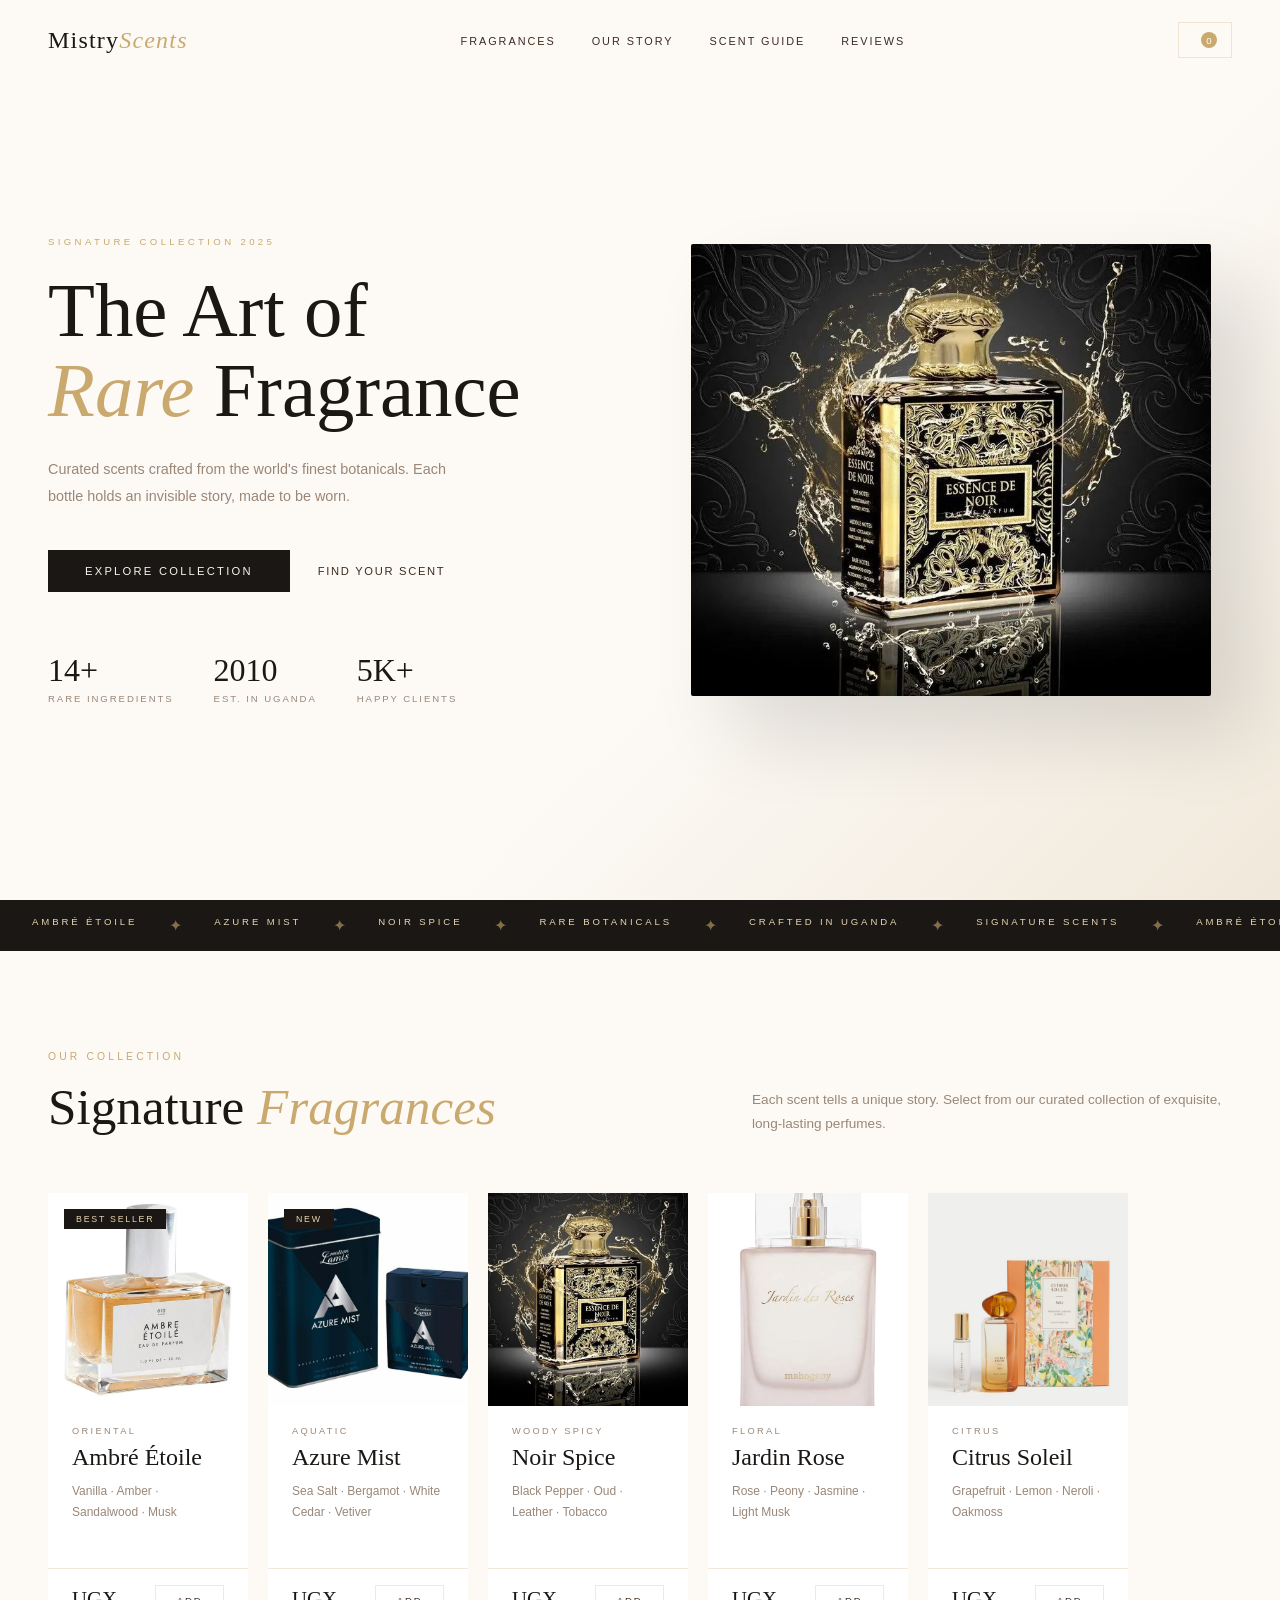
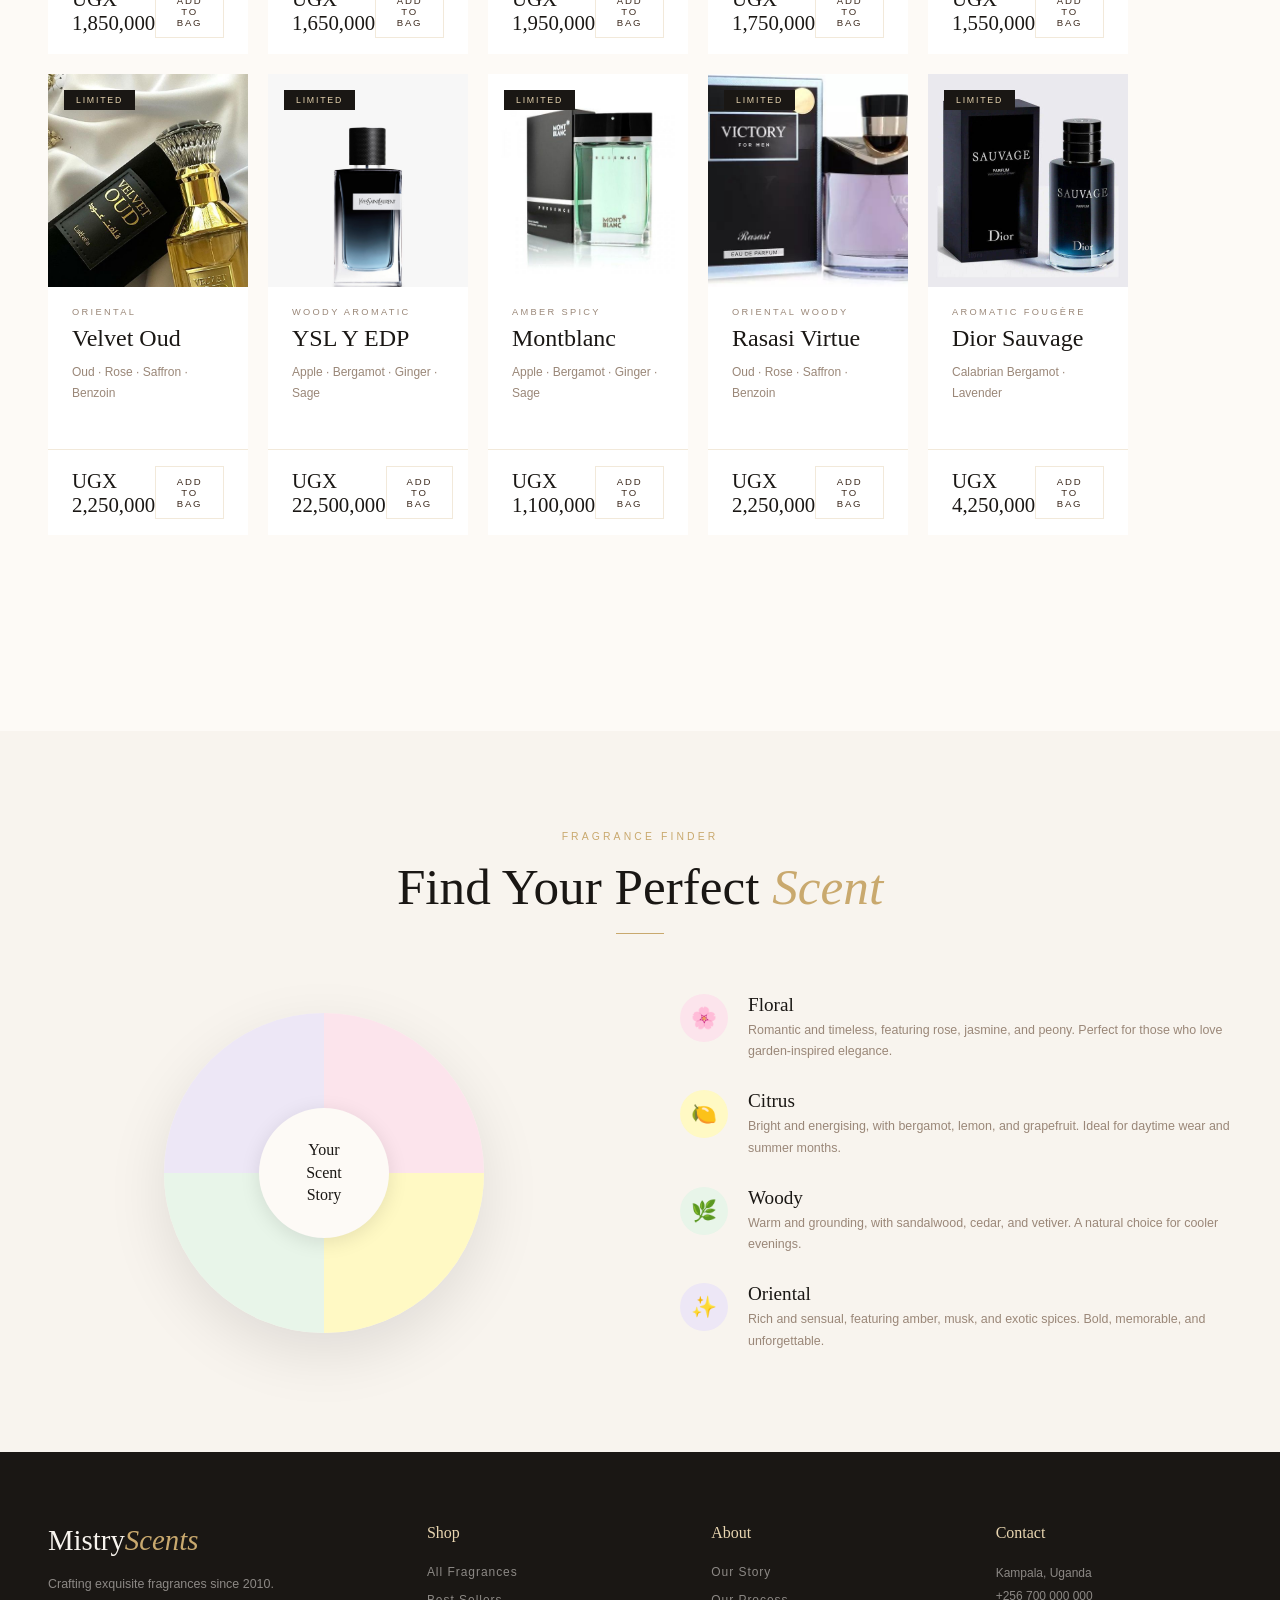
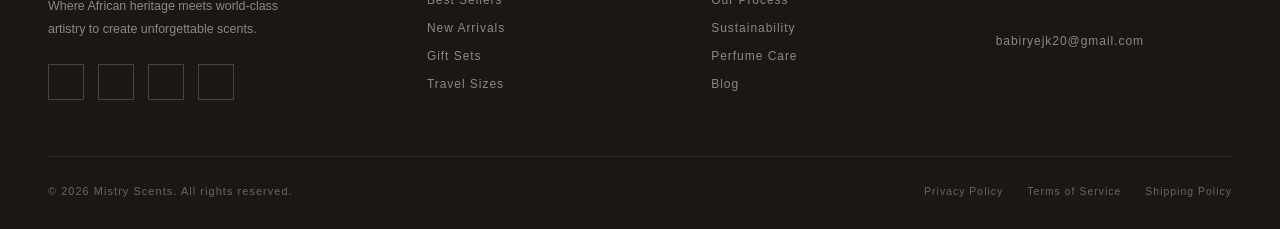
==== index.html @ cc58d783 "Initial Commit" ====
<!doctype html>
<html lang="en">
  <head>
    <meta charset="UTF-8" />
    <meta name="viewport" content="width=device-width, initial-scale=1.0" />
    <title>Mistry Scent | Signature Fragrances</title>
    
    <link rel="stylesheet" href="./css/index.css" />
  </head>
  <body>
    <!--  NAV  -->
    <nav id="mainNav">
      <a href="#" class="nav-logo">Mistry<em>Scents</em></a>
      <ul class="nav-links">
        <li><a href="#fragrances">Fragrances</a></li>
        <li><a href="pages/about.html">Our Story</a></li>
        <li><a href="#guide">Scent Guide</a></li>
        <li><a href="pages/testimonials.html">Reviews</a></li>
      </ul>
      <button class="nav-bag" id="navBag" aria-label="Open shopping bag">
        <i class="fas fa-shopping-bag" style="font-size: 0.85rem"></i>
        <span class="nav-bag-count" id="cartCount">0</span>
      </button>
      <button class="nav-hamburger" id="hamburger" aria-label="Open menu">
        <i class="fas fa-bars"></i>
      </button>
    </nav>

    <!-- Mobile Menu -->
    <div class="mobile-menu" id="mobileMenu">
      <button class="mobile-close" id="mobileClose">
        <i class="fas fa-times"></i>
      </button>
      <a href="#fragrances">Fragrances</a>
      <a href="pages/about.html">Our Story</a>
      <a href="#guide">Scent Guide</a>
      <a href="pages/testimonials.html">Reviews</a>
      <a href="#contact">Contact</a>
    </div>

    <!--  HERO  -->
    <section class="hero">
      <div class="hero-left">
        <div class="hero-eyebrow">Signature Collection 2025</div>
        <h1>The Art of<br /><em>Rare</em> Fragrance</h1>
        <p class="hero-sub">
          Curated scents crafted from the world's finest botanicals. Each bottle
          holds an invisible story, made to be worn.
        </p>
        <div class="hero-ctas">
          <a href="#fragrances" class="btn-primary">Explore Collection</a>
          <a href="#guide" class="btn-ghost"
            >Find Your Scent
            <i class="fas fa-arrow-right" style="font-size: 0.7rem"></i
          ></a>
        </div>
        <div class="hero-stat">
          <div class="stat-item">
            <div class="stat-num">14+</div>
            <div class="stat-label">Rare Ingredients</div>
          </div>
          <div class="stat-item">
            <div class="stat-num">2010</div>
            <div class="stat-label">Est. in Uganda</div>
          </div>
          <div class="stat-item">
            <div class="stat-num">5K+</div>
            <div class="stat-label">Happy Clients</div>
          </div>
        </div>
      </div>
      <div class="hero-right">
        <img
          src="./assets/scents/Noir Spice.jpg"
          alt="Luxury fragrance lifestyle"
        />
      </div>
    </section>

    <!-- MARQUEE  -->
    <div class="marquee-wrap" aria-hidden="true">
      <div class="marquee-inner">
        <span class="marquee-item">Ambré Étoile</span
        ><span class="marquee-dot">✦</span>
        <span class="marquee-item">Azure Mist</span
        ><span class="marquee-dot">✦</span>
        <span class="marquee-item">Noir Spice</span
        ><span class="marquee-dot">✦</span>
        <span class="marquee-item">Rare Botanicals</span
        ><span class="marquee-dot">✦</span>
        <span class="marquee-item">Crafted in Uganda</span
        ><span class="marquee-dot">✦</span>
        <span class="marquee-item">Signature Scents</span
        ><span class="marquee-dot">✦</span>
        <span class="marquee-item">Ambré Étoile</span
        ><span class="marquee-dot">✦</span>
        <span class="marquee-item">Azure Mist</span
        ><span class="marquee-dot">✦</span>
        <span class="marquee-item">Noir Spice</span
        ><span class="marquee-dot">✦</span>
        <span class="marquee-item">Rare Botanicals</span
        ><span class="marquee-dot">✦</span>
        <span class="marquee-item">Crafted in Uganda</span
        ><span class="marquee-dot">✦</span>
        <span class="marquee-item">Signature Scents</span
        ><span class="marquee-dot">✦</span>
      </div>
    </div>

    <!--  FRAGRANCES  -->
    <section id="fragrances">
      <div class="fragrances-header reveal">
        <div>
          <div class="section-eyebrow">Our Collection</div>
          <h2 class="section-title">Signature <em>Fragrances</em></h2>
        </div>
        <p class="section-sub">
          Each scent tells a unique story. Select from our curated collection of
          exquisite, long-lasting perfumes.
        </p>
      </div>
      <div class="fragrances-grid" id="fragrancesGrid"></div>
      <div class="view-all-wrap reveal">
        <a href="#" class="btn-outline">View All Fragrances</a>
      </div>
    </section>

    <!--  SCENT GUIDE  -->
    <section id="guide">
      <div style="text-align: center" class="reveal">
        <div class="section-eyebrow">Fragrance Finder</div>
        <h2 class="section-title">Find Your Perfect <em>Scent</em></h2>
        <div class="divider" style="margin: 16px auto 0"></div>
      </div>
      <div class="guide-grid">
        <div class="wheel-wrap reveal">
          <div class="scent-wheel"></div>
          <div class="wheel-center">
            <div class="wheel-center-text">Your<br />Scent<br />Story</div>
          </div>
        </div>
        <div class="guide-families reveal">
          <div class="guide-family">
            <div class="guide-icon" style="background: #fce4ec">🌸</div>
            <div>
              <div class="guide-family-name">Floral</div>
              <div class="guide-family-desc">
                Romantic and timeless, featuring rose, jasmine, and peony.
                Perfect for those who love garden-inspired elegance.
              </div>
            </div>
          </div>
          <div class="guide-family">
            <div class="guide-icon" style="background: #fff9c4">🍋</div>
            <div>
              <div class="guide-family-name">Citrus</div>
              <div class="guide-family-desc">
                Bright and energising, with bergamot, lemon, and grapefruit.
                Ideal for daytime wear and summer months.
              </div>
            </div>
          </div>
          <div class="guide-family">
            <div class="guide-icon" style="background: #e8f5e9">🌿</div>
            <div>
              <div class="guide-family-name">Woody</div>
              <div class="guide-family-desc">
                Warm and grounding, with sandalwood, cedar, and vetiver. A
                natural choice for cooler evenings.
              </div>
            </div>
          </div>
          <div class="guide-family">
            <div class="guide-icon" style="background: #ede7f6">✨</div>
            <div>
              <div class="guide-family-name">Oriental</div>
              <div class="guide-family-desc">
                Rich and sensual, featuring amber, musk, and exotic spices.
                Bold, memorable, and unforgettable.
              </div>
            </div>
          </div>
        </div>
      </div>
    </section>

    <!--  FOOTER  -->
    <footer id="contact">
      <div class="footer-grid">
        <div>
          <div class="footer-brand">Mistry<em>Scents</em></div>
          <p class="footer-about">
            Crafting exquisite fragrances since 2010. Where African heritage
            meets world-class artistry to create unforgettable scents.
          </p>
          <div class="footer-socials">
            <a href="#" class="footer-social" aria-label="Instagram"
              ><i class="fab fa-instagram"></i
            ></a>
            <a href="#" class="footer-social" aria-label="Facebook"
              ><i class="fab fa-facebook-f"></i
            ></a>
            <a href="#" class="footer-social" aria-label="Pinterest"
              ><i class="fab fa-pinterest-p"></i
            ></a>
            <a href="#" class="footer-social" aria-label="TikTok"
              ><i class="fab fa-tiktok"></i
            ></a>
          </div>
        </div>
        <div class="footer-col">
          <h4>Shop</h4>
          <ul>
            <li><a href="#">All Fragrances</a></li>
            <li><a href="#">Best Sellers</a></li>
            <li><a href="#">New Arrivals</a></li>
            <li><a href="#">Gift Sets</a></li>
            <li><a href="#">Travel Sizes</a></li>
          </ul>
        </div>
        <div class="footer-col">
          <h4>About</h4>
          <ul>
            <li><a href="#">Our Story</a></li>
            <li><a href="#">Our Process</a></li>
            <li><a href="#">Sustainability</a></li>
            <li><a href="#">Perfume Care</a></li>
            <li><a href="#">Blog</a></li>
          </ul>
        </div>
        <div class="footer-col">
          <h4>Contact</h4>
          <address>
            Kampala, Uganda<br />+256 700 000 000<br /><br /><a
              href="mailto:babiryejk20@gmail.com"
              >babiryejk20@gmail.com</a
            >
          </address>
        </div>
      </div>
      <div class="footer-bottom">
        <p>© 2026 Mistry Scents. All rights reserved.</p>
        <div class="footer-links">
          <a href="#">Privacy Policy</a><a href="#">Terms of Service</a
          ><a href="#">Shipping Policy</a>
        </div>
      </div>
    </footer>

    <!--  CART SIDEBAR  -->
    <div class="cart-overlay" id="cartOverlay"></div>
    <aside class="cart-sidebar" id="cartSidebar" aria-label="Shopping bag">
      <div class="cart-header">
        <h2 class="cart-title">Your Bag</h2>
        <button class="cart-close" id="cartClose" aria-label="Close bag">
          <i class="fas fa-times"></i>
        </button>
      </div>
      <div class="cart-items" id="cartItems"></div>
      <div class="cart-footer">
        <div class="cart-summary">
          <div class="cart-row">
            <span>Subtotal</span><span id="cartSubtotal">UGX 0</span>
          </div>
          <div class="cart-row">
            <span>Shipping</span><span id="cartShipping">—</span>
          </div>
          <div class="cart-row total">
            <span>Total</span><span id="cartTotal">UGX 0</span>
          </div>
        </div>
        <button class="btn-checkout" id="btnCheckout">
          Proceed to Checkout
        </button>
        <button class="cart-continue" id="cartContinue">
          Continue Shopping
        </button>
      </div>
    </aside>

    <!--  TOAST  -->
    <div class="toast" id="toast" role="status" aria-live="polite">
      <i class="toast-icon fas fa-check"></i>
      <span class="toast-msg"></span>
    </div>

    <script src="./js/index.js"></script>
  </body>
</html>
---- css/index.css ----
/* ── TOKENS ── */
:root {
  --cream: #f8f4ee;
  --warm-white: #fdfaf6;
  --gold: #c9a96e;
  --gold-light: #e8d5b0;
  --gold-dark: #9d7a45;
  --charcoal: #1a1714;
  --brown: #3d2b1f;
  --mid: #6b5744;
  --text-muted: #9a8778;
  --border: rgba(201, 169, 110, 0.25);
  --transition: 0.3s ease;
}

*,
*::before,
*::after {
  margin: 0;
  padding: 0;
  box-sizing: border-box;
}
html {
  scroll-behavior: smooth;
}
body {
  font-family: "Jost", sans-serif;
  background: var(--warm-white);
  color: var(--charcoal);
  overflow-x: hidden;
}
h1,
h2,
h3,
h4 {
  font-family: "Cormorant Garamond", serif;
}
img {
  display: block;
  max-width: 100%;
}
a {
  text-decoration: none;
  color: inherit;
}

/* ── SHARED ── */
.section-eyebrow {
  font-size: 0.65rem;
  letter-spacing: 0.3em;
  text-transform: uppercase;
  color: var(--gold);
  font-weight: 400;
  margin-bottom: 16px;
}
.section-title {
  font-size: clamp(2rem, 4vw, 3.2rem);
  font-weight: 300;
  line-height: 1.15;
  color: var(--charcoal);
}
.section-title em {
  font-style: italic;
  color: var(--gold);
}
.section-sub {
  font-size: 0.85rem;
  color: var(--text-muted);
  line-height: 1.8;
  font-weight: 300;
  max-width: 480px;
}
.divider {
  width: 48px;
  height: 1px;
  background: var(--gold);
  margin: 20px 0;
}

.btn-primary {
  display: inline-block;
  background: var(--charcoal);
  color: var(--cream);
  padding: 14px 36px;
  font-size: 0.7rem;
  letter-spacing: 0.2em;
  text-transform: uppercase;
  font-weight: 400;
  transition: all var(--transition);
  border: 1px solid var(--charcoal);
  cursor: pointer;
  font-family: "Jost", sans-serif;
}
.btn-primary:hover {
  background: var(--gold);
  border-color: var(--gold);
}
.btn-ghost {
  display: inline-flex;
  align-items: center;
  gap: 8px;
  font-size: 0.7rem;
  letter-spacing: 0.15em;
  text-transform: uppercase;
  color: var(--brown);
  font-weight: 400;
  transition: color var(--transition);
}
.btn-ghost:hover {
  color: var(--gold-dark);
}
.btn-outline {
  display: inline-block;
  border: 1px solid var(--gold);
  color: var(--gold-dark);
  padding: 13px 40px;
  font-size: 0.68rem;
  letter-spacing: 0.2em;
  text-transform: uppercase;
  font-weight: 400;
  transition: all var(--transition);
}
.btn-outline:hover {
  background: var(--gold);
  color: #fff;
}

.reveal {
  opacity: 0;
  transform: translateY(28px);
  transition:
    opacity 0.8s ease,
    transform 0.8s ease;
}
.reveal.visible {
  opacity: 1;
  transform: translateY(0);
}

/* ── NAV ── */
nav {
  position: fixed;
  top: 0;
  left: 0;
  right: 0;
  z-index: 900;
  display: flex;
  align-items: center;
  justify-content: space-between;
  padding: 22px 48px;
  transition:
    background 0.4s,
    box-shadow 0.4s;
}
nav.scrolled {
  background: rgba(253, 250, 246, 0.96);
  box-shadow: 0 1px 20px rgba(0, 0, 0, 0.07);
  backdrop-filter: blur(12px);
}
.nav-logo {
  font-family: "Cormorant Garamond", serif;
  font-size: 1.5rem;
  font-weight: 300;
  color: var(--charcoal);
  letter-spacing: 0.05em;
}
.nav-logo em {
  font-style: italic;
  color: var(--gold);
}
.nav-links {
  display: flex;
  gap: 36px;
  list-style: none;
}
.nav-links a {
  font-size: 0.68rem;
  letter-spacing: 0.18em;
  text-transform: uppercase;
  color: var(--brown);
  font-weight: 400;
  transition: color var(--transition);
}
.nav-links a:hover {
  color: var(--gold);
}
.nav-bag {
  background: none;
  border: 1px solid var(--border);
  padding: 9px 14px;
  cursor: pointer;
  color: var(--charcoal);
  position: relative;
  transition: border-color var(--transition);
  display: flex;
  align-items: center;
  gap: 8px;
}
.nav-bag:hover {
  border-color: var(--gold);
}
.nav-bag-count {
  font-size: 0.6rem;
  background: var(--gold);
  color: #fff;
  border-radius: 50%;
  width: 16px;
  height: 16px;
  display: flex;
  align-items: center;
  justify-content: center;
  font-weight: 500;
}
.nav-hamburger {
  display: none;
  background: none;
  border: none;
  cursor: pointer;
  font-size: 1.1rem;
  color: var(--charcoal);
}

/* ── MOBILE MENU ── */
.mobile-menu {
  position: fixed;
  inset: 0;
  background: var(--warm-white);
  z-index: 950;
  display: flex;
  flex-direction: column;
  align-items: center;
  justify-content: center;
  gap: 28px;
  transform: translateX(100%);
  transition: transform 0.4s cubic-bezier(0.77, 0, 0.175, 1);
}
.mobile-menu.open {
  transform: translateX(0);
}
.mobile-menu a {
  font-family: "Cormorant Garamond", serif;
  font-size: 2.2rem;
  font-weight: 300;
  color: var(--charcoal);
  letter-spacing: 0.05em;
}
.mobile-menu a:hover {
  color: var(--gold);
}
.mobile-close {
  position: absolute;
  top: 24px;
  right: 28px;
  background: none;
  border: none;
  font-size: 1.4rem;
  cursor: pointer;
  color: var(--charcoal);
}

/* ── HERO ── */
.hero {
  min-height: 100vh;
  display: grid;
  grid-template-columns: 1fr 1fr;
  align-items: center;
  padding: 120px 48px 80px;
  gap: 60px;
  background: linear-gradient(135deg, var(--warm-white) 60%, #f0e8da);
}
.hero-eyebrow {
  font-size: 0.6rem;
  letter-spacing: 0.35em;
  text-transform: uppercase;
  color: var(--gold);
  margin-bottom: 24px;
}
.hero h1 {
  font-size: clamp(3rem, 6vw, 5rem);
  font-weight: 300;
  line-height: 1.05;
  margin-bottom: 24px;
}
.hero h1 em {
  font-style: italic;
  color: var(--gold);
}
.hero-sub {
  font-size: 0.9rem;
  color: var(--text-muted);
  line-height: 1.9;
  max-width: 400px;
  margin-bottom: 40px;
  font-weight: 300;
}
.hero-ctas {
  display: flex;
  gap: 28px;
  align-items: center;
  margin-bottom: 60px;
  flex-wrap: wrap;
}
.hero-stat {
  display: flex;
  gap: 40px;
}
.stat-num {
  font-family: "Cormorant Garamond", serif;
  font-size: 2rem;
  font-weight: 300;
  color: var(--charcoal);
}
.stat-label {
  font-size: 0.6rem;
  letter-spacing: 0.2em;
  text-transform: uppercase;
  color: var(--text-muted);
  margin-top: 4px;
}
.hero-right {
  position: relative;
  display: flex;
  align-items: center;
  justify-content: center;
}
.hero-right img {
  width: 100%;
  max-width: 520px;
  border-radius: 2px;
  box-shadow: 40px 40px 80px rgba(0, 0, 0, 0.12);
}

/* ── MARQUEE ── */
.marquee-wrap {
  overflow: hidden;
  background: var(--charcoal);
  padding: 16px 0;
}
.marquee-inner {
  display: flex;
  gap: 0;
  white-space: nowrap;
  animation: marquee 28s linear infinite;
}
.marquee-item {
  font-size: 0.6rem;
  letter-spacing: 0.3em;
  text-transform: uppercase;
  color: var(--gold-light);
  padding: 0 32px;
}
.marquee-dot {
  color: var(--gold);
  opacity: 0.6;
}
@keyframes marquee {
  from {
    transform: translateX(0);
  }
  to {
    transform: translateX(-50%);
  }
}

/* ── FRAGRANCES ── */
#fragrances {
  padding: 100px 48px;
}
.fragrances-header {
  display: flex;
  justify-content: space-between;
  align-items: flex-end;
  margin-bottom: 56px;
  gap: 20px;
}
.fragrances-grid {
  display: grid;
  grid-template-columns: repeat(auto-fill, minmax(160px, 200px));
  gap: 20px;
}

.frag-card {
  background: #fff;
  cursor: pointer;
  transition:
    transform var(--transition),
    box-shadow var(--transition);
  position: relative;
  overflow: hidden;
}
.frag-card:hover {
  transform: translateY(-6px);
  box-shadow: 0 24px 48px rgba(0, 0, 0, 0.1);
}
.frag-img-wrap {
  aspect-ratio: 3/3.2;
  overflow: hidden;
  background: var(--cream);
  position: relative;
}
.frag-img-wrap img {
  width: 100%;
  height: 100%;
  object-fit: cover;
  transition: transform 0.6s ease;
}
.frag-card:hover .frag-img-wrap img {
  transform: scale(1.06);
}
.frag-badge {
  position: absolute;
  top: 16px;
  left: 16px;
  background: var(--charcoal);
  color: var(--gold-light);
  font-size: 0.55rem;
  letter-spacing: 0.2em;
  text-transform: uppercase;
  padding: 5px 12px;
}
.frag-body {
  padding: 20px 24px 28px;
  border-bottom: 1px solid var(--border);
}
.frag-family {
  font-size: 0.58rem;
  letter-spacing: 0.25em;
  text-transform: uppercase;
  color: var(--text-muted);
  margin-bottom: 8px;
}
.frag-name {
  font-family: "Cormorant Garamond", serif;
  font-size: 1.5rem;
  font-weight: 400;
  color: var(--charcoal);
  margin-bottom: 10px;
}
.frag-notes {
  font-size: 0.75rem;
  color: var(--text-muted);
  line-height: 1.7;
  margin-bottom: 18px;
}
.frag-footer {
  display: flex;
  align-items: center;
  justify-content: space-between;
  padding: 16px 24px;
}
.frag-price {
  font-family: "Cormorant Garamond", serif;
  font-size: 1.3rem;
  font-weight: 400;
  color: var(--charcoal);
}
.frag-add {
  background: none;
  border: 1px solid var(--border);
  padding: 9px 20px;
  font-size: 0.6rem;
  letter-spacing: 0.18em;
  text-transform: uppercase;
  cursor: pointer;
  color: var(--brown);
  font-family: "Jost", sans-serif;
  transition: all var(--transition);
}
.frag-add:hover {
  background: var(--charcoal);
  color: var(--cream);
  border-color: var(--charcoal);
}

.view-all-wrap {
  text-align: center;
  margin-top: 56px;
}

/* ── SCENT GUIDE ── */
#guide {
  padding: 100px 48px;
  background: var(--cream);
}
.guide-grid {
  display: grid;
  grid-template-columns: 1fr 1fr;
  gap: 80px;
  align-items: center;
  margin-top: 60px;
}
.wheel-wrap {
  position: relative;
  display: flex;
  align-items: center;
  justify-content: center;
}
.scent-wheel {
  width: 320px;
  height: 320px;
  border-radius: 50%;
  background: conic-gradient(
    #fce4ec 0deg 90deg,
    #fff9c4 90deg 180deg,
    #e8f5e9 180deg 270deg,
    #ede7f6 270deg 360deg
  );
  box-shadow: 0 20px 60px rgba(0, 0, 0, 0.1);
}
.wheel-center {
  position: absolute;
  width: 130px;
  height: 130px;
  border-radius: 50%;
  background: var(--warm-white);
  display: flex;
  align-items: center;
  justify-content: center;
  box-shadow: 0 4px 20px rgba(0, 0, 0, 0.1);
}
.wheel-center-text {
  font-family: "Cormorant Garamond", serif;
  font-size: 1rem;
  text-align: center;
  line-height: 1.4;
  color: var(--charcoal);
  font-weight: 400;
}
.guide-families {
  display: flex;
  flex-direction: column;
  gap: 28px;
}
.guide-family {
  display: flex;
  gap: 20px;
  align-items: flex-start;
}
.guide-icon {
  width: 48px;
  height: 48px;
  border-radius: 50%;
  display: flex;
  align-items: center;
  justify-content: center;
  font-size: 1.3rem;
  flex-shrink: 0;
}
.guide-family-name {
  font-family: "Cormorant Garamond", serif;
  font-size: 1.2rem;
  font-weight: 400;
  margin-bottom: 4px;
}
.guide-family-desc {
  font-size: 0.78rem;
  color: var(--text-muted);
  line-height: 1.7;
  font-weight: 300;
}

/* ── CART SIDEBAR ── */
.cart-overlay {
  position: fixed;
  inset: 0;
  background: rgba(0, 0, 0, 0.5);
  z-index: 800;
  opacity: 0;
  pointer-events: none;
  transition: opacity 0.3s;
}
.cart-overlay.active {
  opacity: 1;
  pointer-events: all;
}
.cart-sidebar {
  position: fixed;
  top: 0;
  right: 0;
  bottom: 0;
  width: min(420px, 100vw);
  background: var(--warm-white);
  z-index: 850;
  transform: translateX(100%);
  transition: transform 0.4s cubic-bezier(0.77, 0, 0.175, 1);
  display: flex;
  flex-direction: column;
}
.cart-sidebar.open {
  transform: translateX(0);
}
.cart-header {
  display: flex;
  justify-content: space-between;
  align-items: center;
  padding: 28px 28px 20px;
  border-bottom: 1px solid var(--border);
}
.cart-title {
  font-family: "Cormorant Garamond", serif;
  font-size: 1.6rem;
  font-weight: 300;
}
.cart-close {
  background: none;
  border: none;
  cursor: pointer;
  font-size: 1.1rem;
  color: var(--charcoal);
}
.cart-items {
  flex: 1;
  overflow-y: auto;
  padding: 20px 28px;
  display: flex;
  flex-direction: column;
  gap: 20px;
}
.cart-empty {
  text-align: center;
  padding: 60px 20px;
  color: var(--text-muted);
  font-size: 0.85rem;
}
.cart-empty i {
  font-size: 2rem;
  margin-bottom: 16px;
  color: var(--gold-light);
  display: block;
}
.cart-item {
  display: flex;
  gap: 16px;
  padding-bottom: 20px;
  border-bottom: 1px solid var(--border);
}
.cart-item-img {
  width: 72px;
  height: 88px;
  object-fit: cover;
  background: var(--cream);
  flex-shrink: 0;
}
.cart-item-info {
  flex: 1;
}
.cart-item-name {
  font-family: "Cormorant Garamond", serif;
  font-size: 1.05rem;
  margin-bottom: 4px;
}
.cart-item-price {
  font-size: 0.78rem;
  color: var(--text-muted);
  margin-bottom: 12px;
}
.cart-qty {
  display: flex;
  align-items: center;
  gap: 12px;
}
.qty-btn {
  background: none;
  border: 1px solid var(--border);
  width: 26px;
  height: 26px;
  cursor: pointer;
  font-size: 0.9rem;
  color: var(--charcoal);
  transition: all var(--transition);
  display: flex;
  align-items: center;
  justify-content: center;
}
.qty-btn:hover {
  border-color: var(--gold);
  color: var(--gold);
}
.qty-num {
  font-size: 0.8rem;
  min-width: 20px;
  text-align: center;
}
.cart-item-remove {
  background: none;
  border: none;
  cursor: pointer;
  color: var(--text-muted);
  font-size: 0.75rem;
  letter-spacing: 0.1em;
  text-transform: uppercase;
  padding: 4px 0;
  transition: color var(--transition);
}
.cart-item-remove:hover {
  color: var(--charcoal);
}
.cart-footer {
  padding: 20px 28px 32px;
  border-top: 1px solid var(--border);
}
.cart-summary {
  margin-bottom: 20px;
}
.cart-row {
  display: flex;
  justify-content: space-between;
  font-size: 0.8rem;
  padding: 6px 0;
  color: var(--text-muted);
}
.cart-row.total {
  font-size: 0.95rem;
  color: var(--charcoal);
  font-weight: 500;
  border-top: 1px solid var(--border);
  margin-top: 8px;
  padding-top: 14px;
}
.btn-checkout {
  width: 100%;
  background: var(--charcoal);
  color: var(--cream);
  border: none;
  padding: 16px;
  font-family: "Jost", sans-serif;
  font-size: 0.68rem;
  letter-spacing: 0.2em;
  text-transform: uppercase;
  cursor: pointer;
  transition: background var(--transition);
  margin-bottom: 10px;
}
.btn-checkout:hover {
  background: var(--gold);
}
.cart-continue {
  width: 100%;
  background: none;
  border: none;
  font-family: "Jost", sans-serif;
  font-size: 0.65rem;
  letter-spacing: 0.15em;
  text-transform: uppercase;
  color: var(--text-muted);
  cursor: pointer;
  padding: 8px;
  transition: color var(--transition);
}
.cart-continue:hover {
  color: var(--charcoal);
}

/* ── TOAST ── */
.toast {
  position: fixed;
  bottom: 32px;
  right: 32px;
  z-index: 9999;
  background: var(--charcoal);
  color: var(--cream);
  padding: 14px 24px;
  font-size: 0.78rem;
  letter-spacing: 0.08em;
  display: flex;
  align-items: center;
  gap: 12px;
  opacity: 0;
  transform: translateY(16px);
  transition: all 0.4s ease;
  pointer-events: none;
}
.toast.show {
  opacity: 1;
  transform: translateY(0);
}
.toast-icon {
  color: var(--gold);
}

/* ── FOOTER ── */
footer {
  background: var(--charcoal);
  color: var(--cream);
  padding: 72px 48px 32px;
}
.footer-grid {
  display: grid;
  grid-template-columns: 1.4fr 1fr 1fr 1fr;
  gap: 48px;
  margin-bottom: 56px;
}
.footer-brand {
  font-family: "Cormorant Garamond", serif;
  font-size: 1.8rem;
  font-weight: 300;
  margin-bottom: 16px;
}
.footer-brand em {
  font-style: italic;
  color: var(--gold);
}
.footer-about {
  font-size: 0.78rem;
  color: rgba(253, 250, 246, 0.5);
  line-height: 1.8;
  max-width: 260px;
  margin-bottom: 24px;
}
.footer-socials {
  display: flex;
  gap: 14px;
}
.footer-social {
  width: 36px;
  height: 36px;
  border: 1px solid rgba(201, 169, 110, 0.3);
  display: flex;
  align-items: center;
  justify-content: center;
  font-size: 0.8rem;
  color: var(--gold-light);
  transition: all var(--transition);
}
.footer-social:hover {
  border-color: var(--gold);
  color: var(--gold);
}
.footer-col h4 {
  font-family: "Cormorant Garamond", serif;
  font-size: 1rem;
  font-weight: 400;
  margin-bottom: 20px;
  color: var(--gold-light);
}
.footer-col ul {
  list-style: none;
  display: flex;
  flex-direction: column;
  gap: 10px;
}
.footer-col a {
  font-size: 0.75rem;
  color: rgba(253, 250, 246, 0.5);
  letter-spacing: 0.08em;
  transition: color var(--transition);
}
.footer-col a:hover {
  color: var(--gold-light);
}
footer address {
  font-style: normal;
  font-size: 0.75rem;
  color: rgba(253, 250, 246, 0.5);
  line-height: 1.9;
}
footer address a {
  color: var(--gold-light);
}
.footer-bottom {
  border-top: 1px solid rgba(201, 169, 110, 0.15);
  padding-top: 28px;
  display: flex;
  justify-content: space-between;
  align-items: center;
  flex-wrap: wrap;
  gap: 12px;
}
.footer-bottom p {
  font-size: 0.68rem;
  color: rgba(253, 250, 246, 0.35);
  letter-spacing: 0.1em;
}
.footer-links {
  display: flex;
  gap: 24px;
}
.footer-links a {
  font-size: 0.65rem;
  color: rgba(253, 250, 246, 0.35);
  letter-spacing: 0.1em;
  transition: color var(--transition);
}
.footer-links a:hover {
  color: var(--gold-light);
}

/* ── RESPONSIVE ── */
@media (max-width: 900px) {
  nav {
    padding: 18px 24px;
  }
  .nav-links {
    display: none;
  }
  .nav-hamburger {
    display: block;
  }
  .hero {
    grid-template-columns: 1fr;
    padding: 100px 24px 60px;
    text-align: center;
  }
  .hero-ctas {
    justify-content: center;
  }
  .hero-stat {
    justify-content: center;
  }
  .hero-right {
    display: none;
  }
  #fragrances {
    padding: 70px 24px;
  }
  .fragrances-header {
    flex-direction: column;
    align-items: flex-start;
  }
  #guide {
    padding: 70px 24px;
  }
  .guide-grid {
    grid-template-columns: 1fr;
    gap: 40px;
  }
  .footer-grid {
    grid-template-columns: 1fr 1fr;
  }
}
@media (max-width: 560px) {
  .footer-grid {
    grid-template-columns: 1fr;
  }
  footer {
    padding: 48px 24px 24px;
  }
}
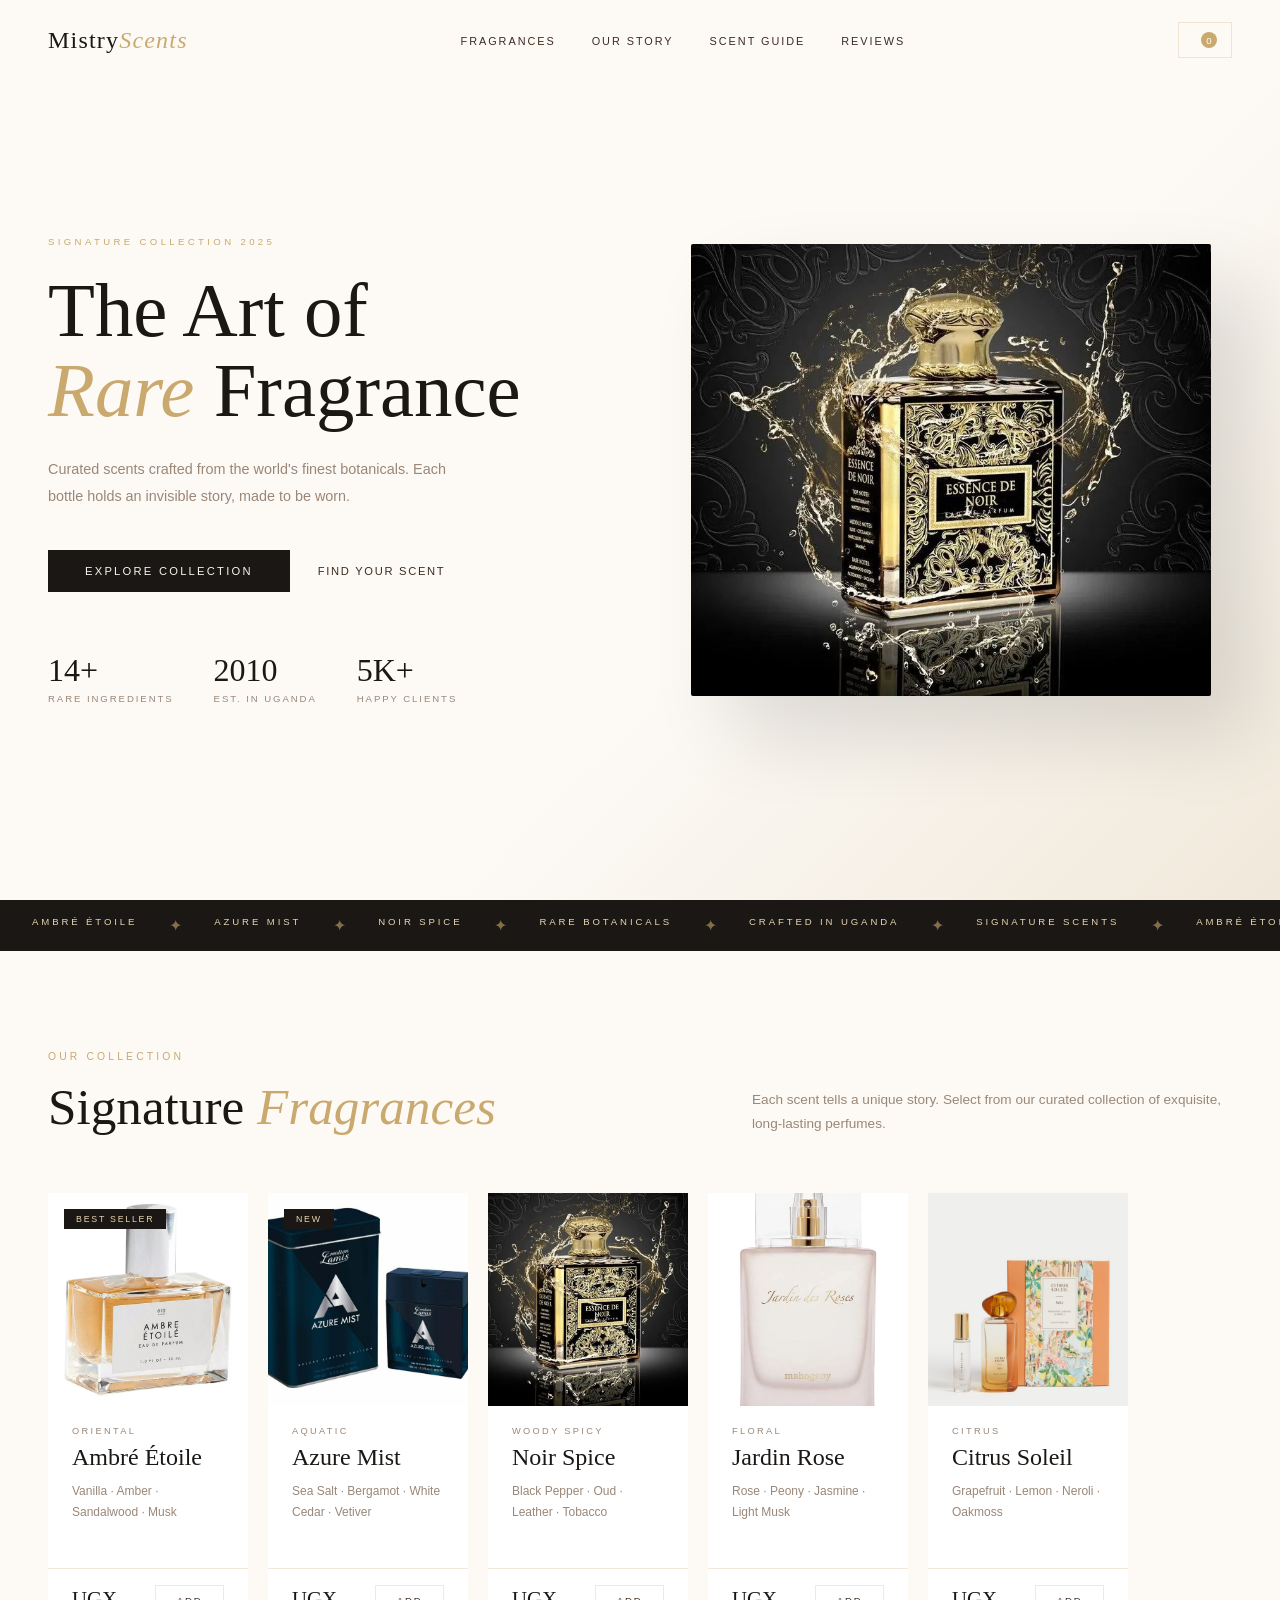
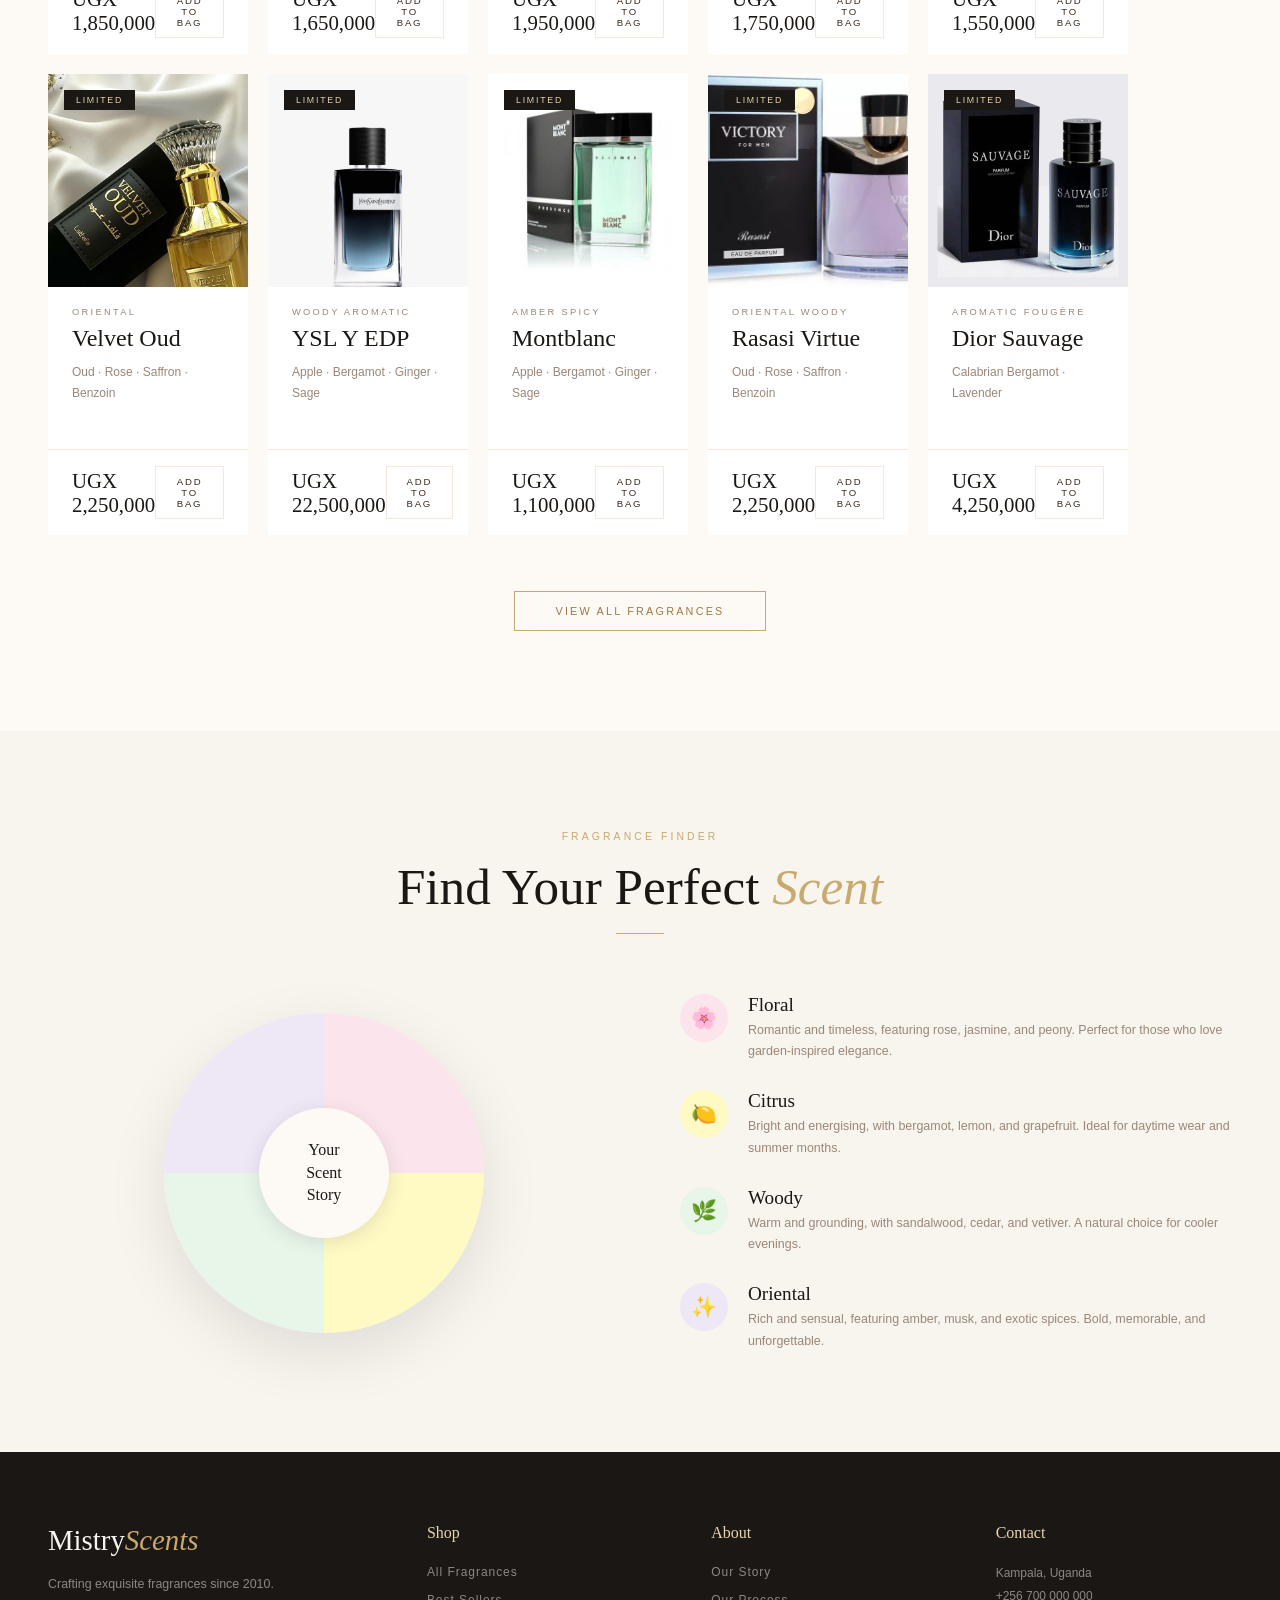
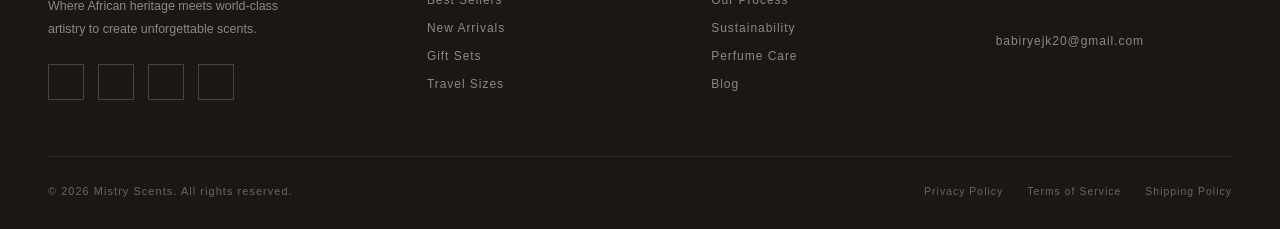
==== commit 27e08f6d: "Add to asha scents" ====
--- a/index.html
+++ b/index.html
@@ -4,7 +4,7 @@
     <meta charset="UTF-8" />
     <meta name="viewport" content="width=device-width, initial-scale=1.0" />
     <title>Mistry Scent | Signature Fragrances</title>
-    
+
     <link rel="stylesheet" href="./css/index.css" />
   </head>
   <body>
@@ -272,9 +272,11 @@
         <button class="btn-checkout" id="btnCheckout">
           Proceed to Checkout
         </button>
-        <button class="cart-continue" id="cartContinue">
-          Continue Shopping
-        </button>
+        <a href="/pages/cart.html">
+          <button class="cart-continue" id="cartContinue">
+            Continue Cart
+          </button>
+        </a>
       </div>
     </aside>
 
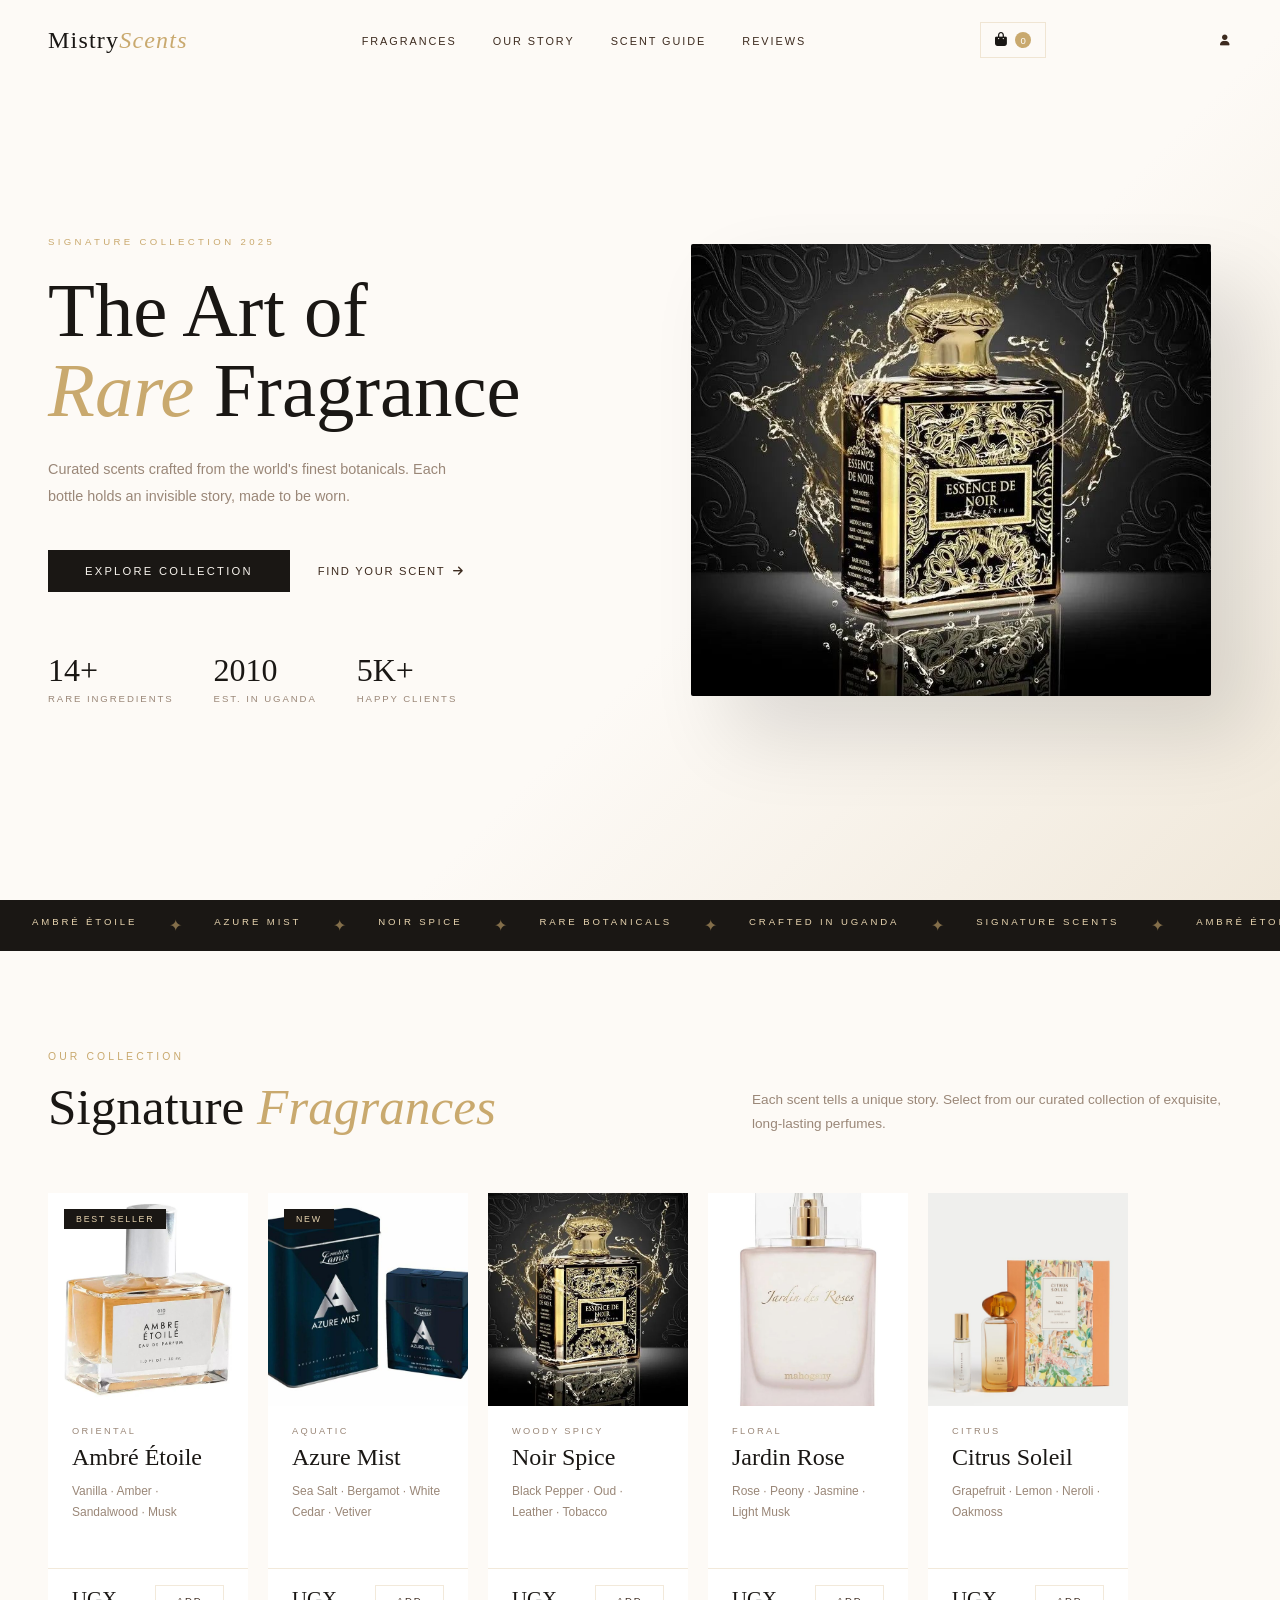
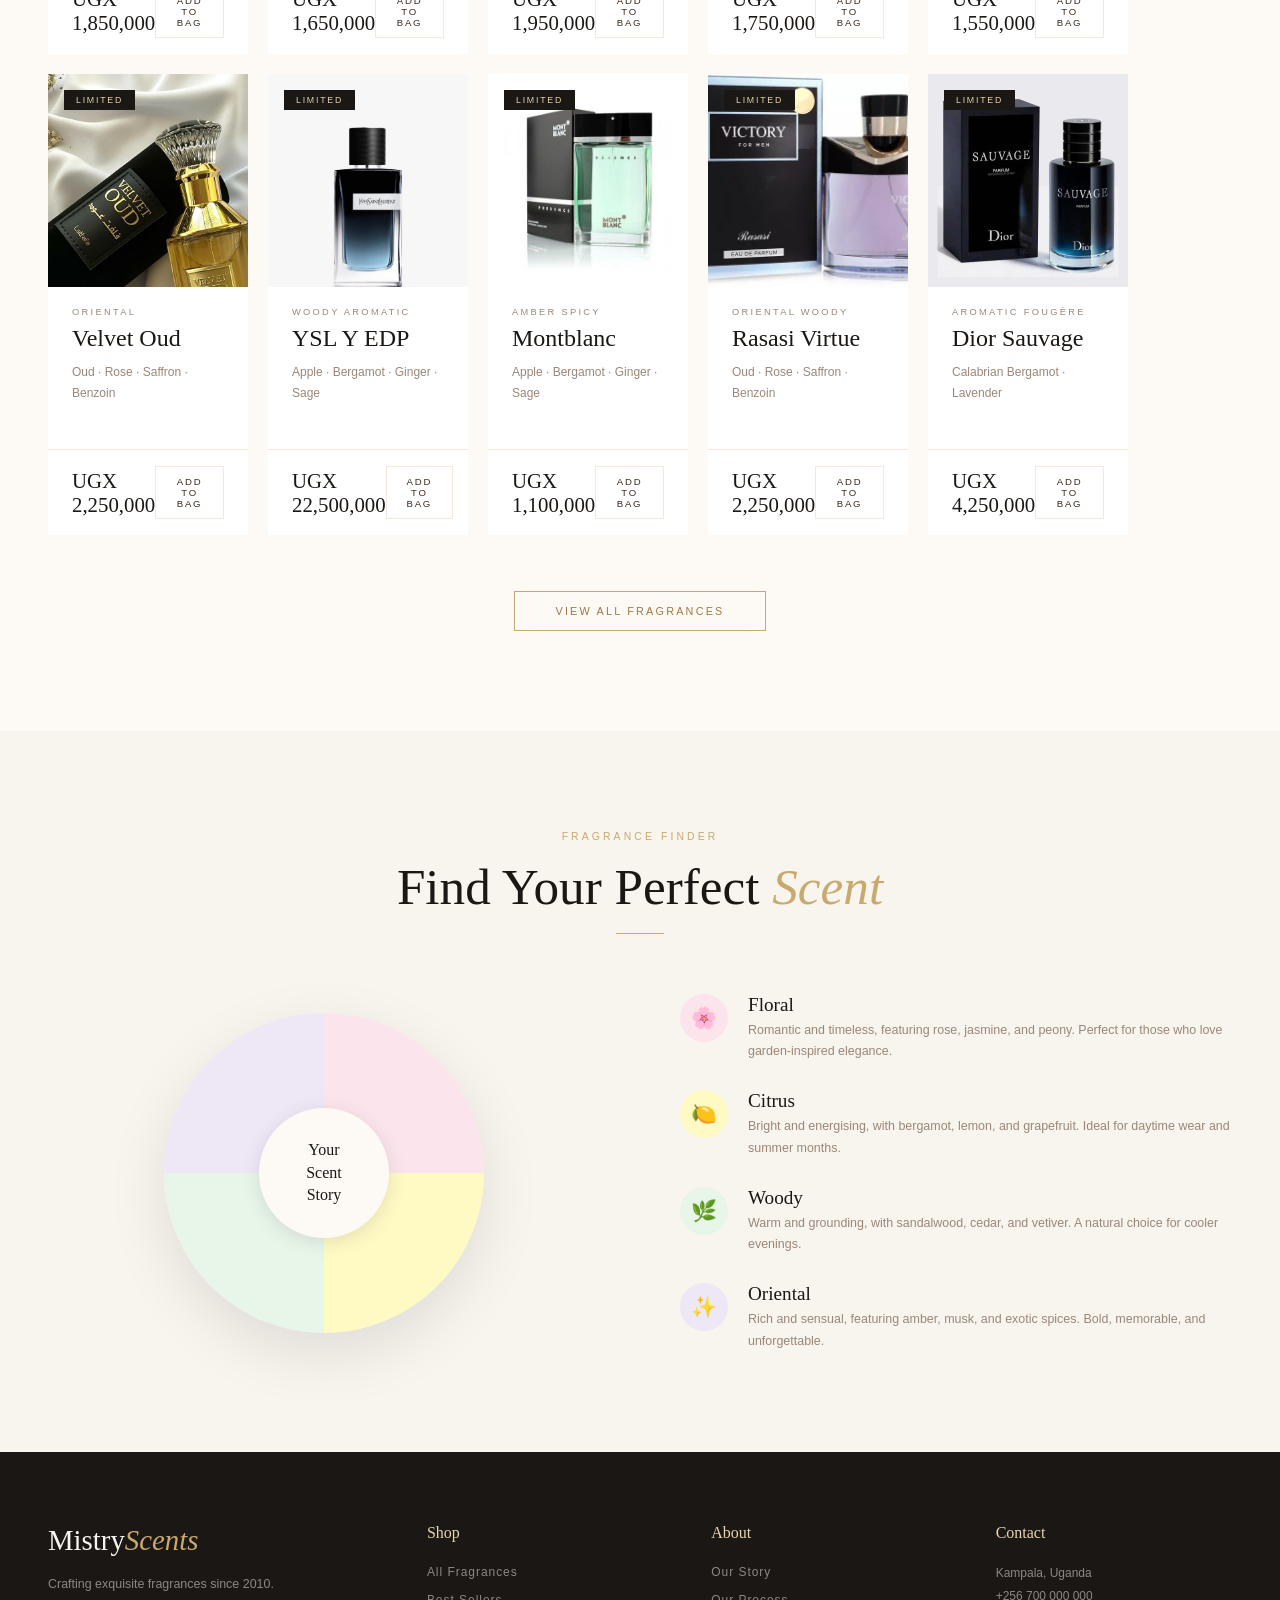
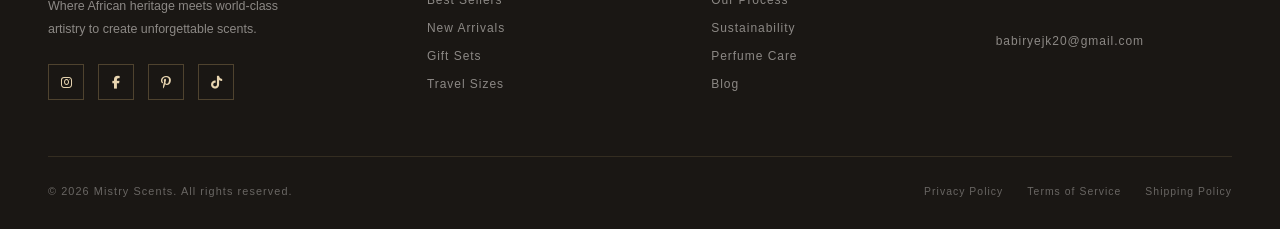
==== commit e307371b: "Add php files" ====
--- a/index.html
+++ b/index.html
@@ -3,6 +3,7 @@
   <head>
     <meta charset="UTF-8" />
     <meta name="viewport" content="width=device-width, initial-scale=1.0" />
+    <link rel="stylesheet" href="https://cdnjs.cloudflare.com/ajax/libs/font-awesome/6.4.0/css/all.min.css" />
     <title>Mistry Scent | Signature Fragrances</title>
 
     <link rel="stylesheet" href="./css/index.css" />
@@ -17,10 +18,18 @@
         <li><a href="#guide">Scent Guide</a></li>
         <li><a href="pages/testimonials.html">Reviews</a></li>
       </ul>
+
       <button class="nav-bag" id="navBag" aria-label="Open shopping bag">
         <i class="fas fa-shopping-bag" style="font-size: 0.85rem"></i>
         <span class="nav-bag-count" id="cartCount">0</span>
       </button>
+
+      <div class="nav-account">
+        <a href="pages/login.php" id="nav-account" aria-label="User account"
+          ><i class="fas fa-user"></i
+        ></a>
+      </div>
+
       <button class="nav-hamburger" id="hamburger" aria-label="Open menu">
         <i class="fas fa-bars"></i>
       </button>
@@ -272,10 +281,8 @@
         <button class="btn-checkout" id="btnCheckout">
           Proceed to Checkout
         </button>
-        <a href="/pages/cart.html">
-          <button class="cart-continue" id="cartContinue">
-            Continue Cart
-          </button>
+        <a href="pages/cart.php">
+          <button class="cart-continue" id="cartContinue">Continue Cart</button>
         </a>
       </div>
     </aside>
--- a/css/index.css
+++ b/css/index.css
@@ -184,6 +184,15 @@
 .nav-links a:hover {
   color: var(--gold);
 }
+.nav-account{
+  font-size: 0.68rem;
+  letter-spacing: 0.18em;
+  text-transform: uppercase;
+  color: var(--brown);
+  font-weight: 400;
+  transition: color var(--transition);
+  cursor: pointer;
+}
 .nav-bag {
   background: none;
   border: 1px solid var(--border);
